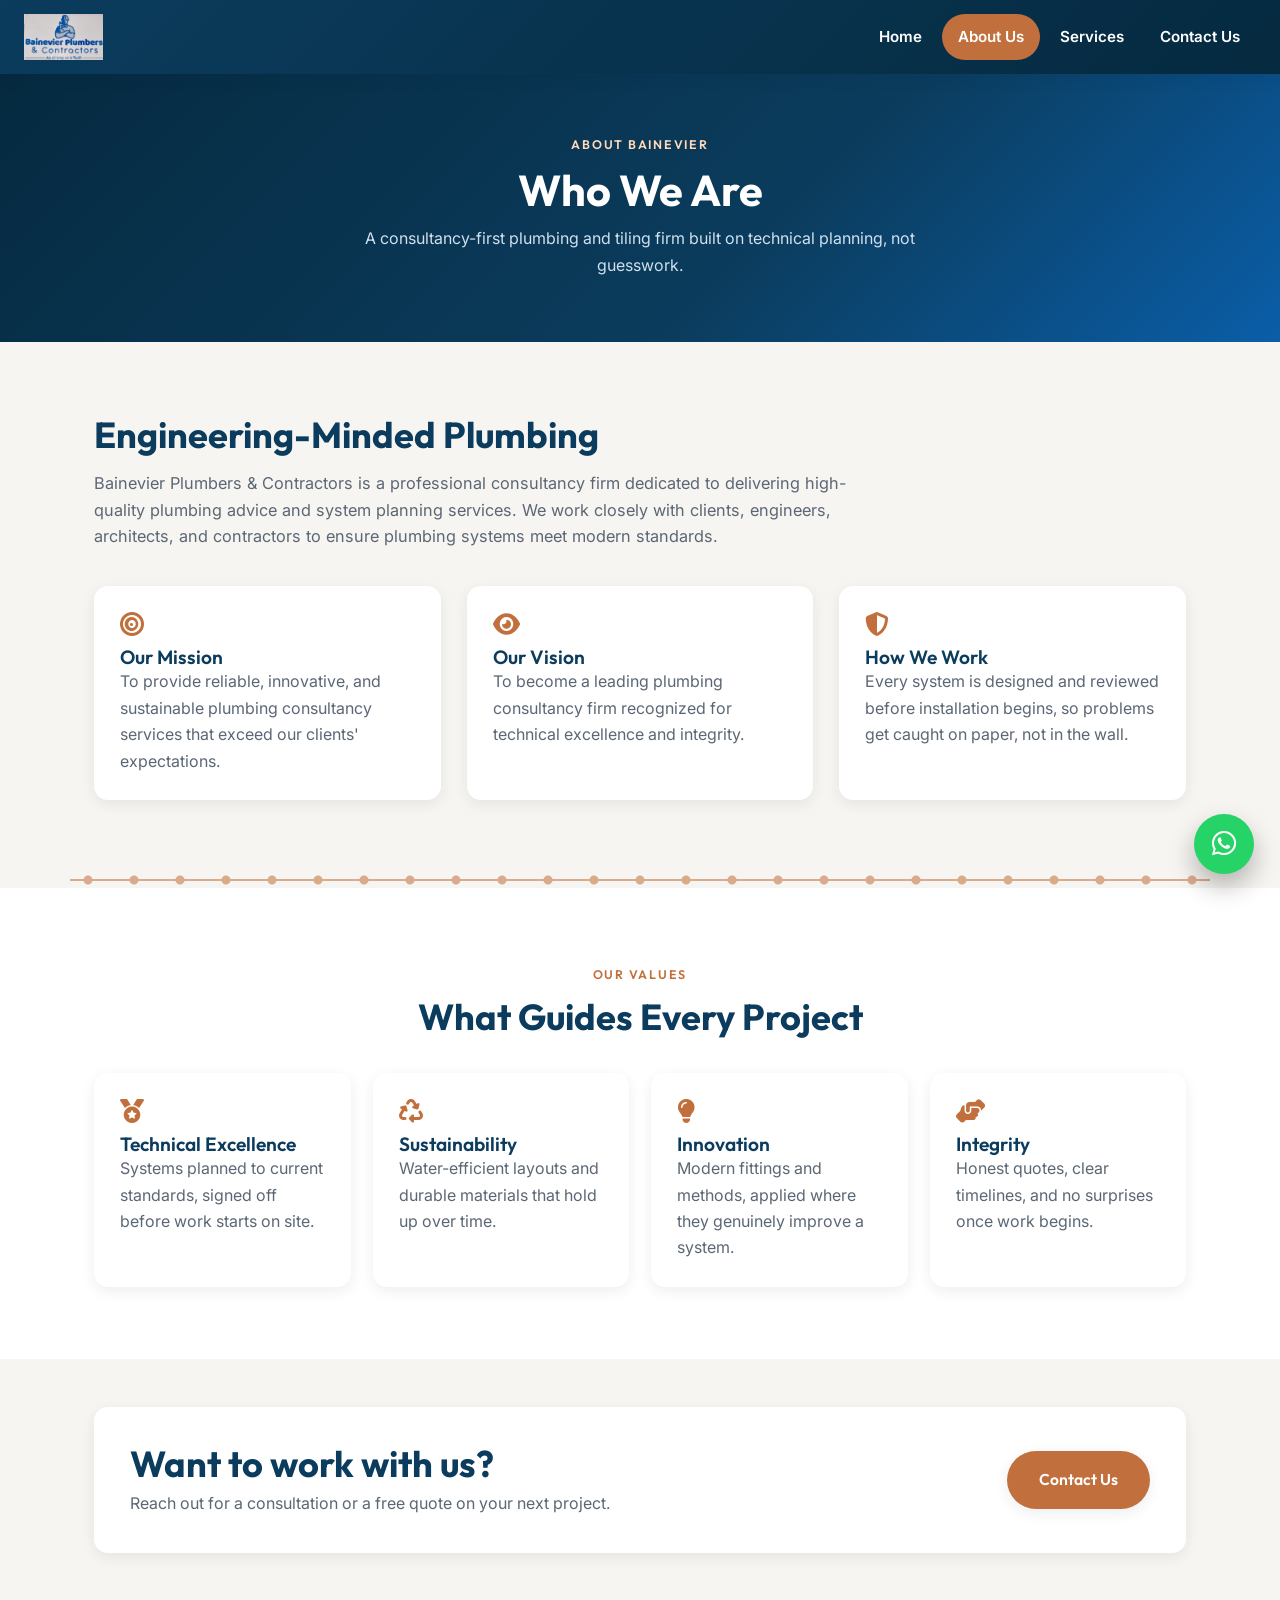
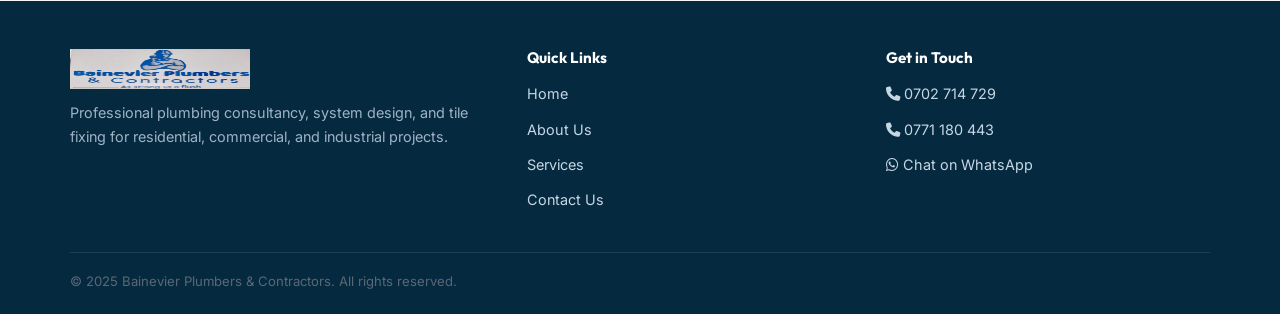
==== about_us.html @ 560b5c4d "Add files via upload" ====
<!DOCTYPE html>
<html lang="en">
<head>
  <meta charset="UTF-8">
  <meta name="viewport" content="width=device-width, initial-scale=1.0">
  <title>About Us | Bainevier Plumbers &amp; Contractors</title>
  <meta name="description" content="Bainevier Plumbers & Contractors is a professional consultancy firm delivering high-quality plumbing advice and system planning for clients, engineers, and architects.">
  <link rel="icon" type="image/svg+xml" href="Images/favicon.svg">
  <link rel="stylesheet" href="https://cdnjs.cloudflare.com/ajax/libs/font-awesome/6.5.1/css/all.min.css">
  <link rel="stylesheet" href="styles.css">
</head>
<body>
  <a class="skip-link" href="#main">Skip to content</a>

  <header class="main-header">
    <a href="index.html" class="logo-area">
      <img src="Images/Logo-2.jpg" alt="Bainevier Plumbers & Contractors logo" width="216" height="55">
    </a>
    <button class="nav-toggle" aria-label="Toggle navigation menu" aria-expanded="false">&#9776;</button>
    <nav class="main-nav" aria-label="Primary">
      <a href="index.html">Home</a>
      <a href="about_us.html">About Us</a>
      <a href="services.html">Services</a>
      <a href="contact_us.html">Contact Us</a>
    </nav>
  </header>

  <main id="main">
    <div class="page-banner">
      <span class="eyebrow">About Bainevier</span>
      <h1>Who We Are</h1>
      <p>A consultancy-first plumbing and tiling firm built on technical planning, not guesswork.</p>
    </div>

    <section class="section">
      <div class="container">
        <div class="section-head reveal" style="text-align:left; max-width:760px; margin-left:0;">
          <h2>Engineering-Minded Plumbing</h2>
          <p>
            Bainevier Plumbers &amp; Contractors is a professional consultancy firm dedicated to delivering
            high-quality plumbing advice and system planning services. We work closely with clients, engineers,
            architects, and contractors to ensure plumbing systems meet modern standards.
          </p>
        </div>

        <div class="grid-3" style="margin-top: 30px;">
          <div class="value-card reveal">
            <i class="fa-solid fa-bullseye" aria-hidden="true"></i>
            <h3>Our Mission</h3>
            <p>To provide reliable, innovative, and sustainable plumbing consultancy services that exceed our clients' expectations.</p>
          </div>
          <div class="value-card reveal">
            <i class="fa-solid fa-eye" aria-hidden="true"></i>
            <h3>Our Vision</h3>
            <p>To become a leading plumbing consultancy firm recognized for technical excellence and integrity.</p>
          </div>
          <div class="value-card reveal">
            <i class="fa-solid fa-shield-halved" aria-hidden="true"></i>
            <h3>How We Work</h3>
            <p>Every system is designed and reviewed before installation begins, so problems get caught on paper, not in the wall.</p>
          </div>
        </div>
      </div>
    </section>

    <div class="pipe-divider" aria-hidden="true"></div>

    <section class="section section--alt">
      <div class="container">
        <div class="section-head reveal">
          <span class="eyebrow">Our Values</span>
          <h2>What Guides Every Project</h2>
        </div>
        <div class="value-grid">
          <div class="value-card reveal">
            <i class="fa-solid fa-medal" aria-hidden="true"></i>
            <h3>Technical Excellence</h3>
            <p>Systems planned to current standards, signed off before work starts on site.</p>
          </div>
          <div class="value-card reveal">
            <i class="fa-solid fa-recycle" aria-hidden="true"></i>
            <h3>Sustainability</h3>
            <p>Water-efficient layouts and durable materials that hold up over time.</p>
          </div>
          <div class="value-card reveal">
            <i class="fa-solid fa-lightbulb" aria-hidden="true"></i>
            <h3>Innovation</h3>
            <p>Modern fittings and methods, applied where they genuinely improve a system.</p>
          </div>
          <div class="value-card reveal">
            <i class="fa-solid fa-handshake-angle" aria-hidden="true"></i>
            <h3>Integrity</h3>
            <p>Honest quotes, clear timelines, and no surprises once work begins.</p>
          </div>
        </div>
      </div>
    </section>

    <section class="section--tight">
      <div class="container">
        <div class="ba-card reveal" style="display:flex; flex-wrap:wrap; align-items:center; justify-content:space-between; gap:20px; padding:36px;">
          <div>
            <h2 style="margin-bottom:6px;">Want to work with us?</h2>
            <p style="margin:0;">Reach out for a consultation or a free quote on your next project.</p>
          </div>
          <a href="contact_us.html" class="btn btn-primary">Contact Us</a>
        </div>
      </div>
    </section>
  </main>

  <footer class="site-footer">
    <div class="footer-grid">
      <div>
        <img src="Images/Logo-2.jpg" alt="Bainevier Plumbers & Contractors logo" width="180" height="46">
        <p>Professional plumbing consultancy, system design, and tile fixing for residential, commercial, and industrial projects.</p>
      </div>
      <div>
        <h4>Quick Links</h4>
        <ul>
          <li><a href="index.html">Home</a></li>
          <li><a href="about_us.html">About Us</a></li>
          <li><a href="services.html">Services</a></li>
          <li><a href="contact_us.html">Contact Us</a></li>
        </ul>
      </div>
      <div>
        <h4>Get in Touch</h4>
        <ul>
          <li><a href="tel:+256702714729"><i class="fa-solid fa-phone" aria-hidden="true"></i> 0702 714 729</a></li>
          <li><a href="tel:+256771180443"><i class="fa-solid fa-phone" aria-hidden="true"></i> 0771 180 443</a></li>
          <li><a href="https://wa.me/256702714729" target="_blank" rel="noopener"><i class="fa-brands fa-whatsapp" aria-hidden="true"></i> Chat on WhatsApp</a></li>
        </ul>
      </div>
    </div>
    <div class="footer-bottom">
      <p>&copy; 2025 Bainevier Plumbers &amp; Contractors. All rights reserved.</p>
    </div>
  </footer>

  <a href="https://wa.me/256702714729" class="whatsapp-btn" target="_blank" rel="noopener" aria-label="Chat with us on WhatsApp">
    <i class="fa-brands fa-whatsapp" aria-hidden="true"></i><span>Chat on WhatsApp</span>
  </a>

  <script src="script.js"></script>
</body>
</html>
---- styles.css ----
/* =========================================================
   Bainevier Plumbers & Contractors — Design System
   Palette is drawn from the trade itself: deep navy (pipe
   shadow), brand blue (the existing logo blue), and copper
   (actual pipe material) as the single accent color.
   ========================================================= */

@import url('https://fonts.googleapis.com/css2?family=Outfit:wght@500;600;700;800&family=Inter:wght@400;500;600&display=swap');

:root {
  /* Color */
  --navy-deep:   #052a40;
  --navy:        #0b3c5d;
  --blue:        #0a5ea8;
  --blue-light:  #e8f1fa;
  --copper:      #c1703d;
  --copper-dark: #9c5527;
  --cream:       #f7f5f1;
  --white:       #ffffff;
  --ink:         #1c2530;
  --slate:       #5b6775;
  --line:        #e3e1da;

  /* Type */
  --font-display: 'Outfit', 'Segoe UI', Arial, sans-serif;
  --font-body: 'Inter', 'Segoe UI', Arial, sans-serif;

  /* Layout */
  --max: 1140px;
  --radius: 14px;
  --radius-sm: 8px;
  --shadow-sm: 0 4px 14px rgba(5, 42, 64, 0.08);
  --shadow-md: 0 14px 32px rgba(5, 42, 64, 0.14);
  --shadow-lg: 0 24px 48px rgba(5, 42, 64, 0.20);
  --ease: cubic-bezier(.4,0,.2,1);
}

/* ---------- Reset ---------- */
* { margin: 0; padding: 0; box-sizing: border-box; }

html { scroll-behavior: smooth; }
@media (prefers-reduced-motion: reduce) {
  html { scroll-behavior: auto; }
  * { animation-duration: 0.01ms !important; animation-iteration-count: 1 !important; transition-duration: 0.01ms !important; }
}

body {
  font-family: var(--font-body);
  background: var(--cream);
  color: var(--ink);
  line-height: 1.65;
  -webkit-font-smoothing: antialiased;
}

img { max-width: 100%; display: block; }
a { color: inherit; }
ul { list-style: none; }
button { font-family: inherit; }

h1, h2, h3, h4 { font-family: var(--font-display); color: var(--navy); line-height: 1.15; }
h2 { font-size: clamp(1.6rem, 1.3rem + 1.2vw, 2.3rem); margin-bottom: 14px; font-weight: 700; }
h3 { font-size: 1.2rem; font-weight: 600; }
p { color: var(--slate); }

.eyebrow {
  display: inline-block;
  font-family: var(--font-display);
  font-weight: 600;
  font-size: 0.78rem;
  letter-spacing: 0.14em;
  text-transform: uppercase;
  color: var(--copper);
  margin-bottom: 10px;
}

.section-head { max-width: 640px; margin: 0 auto 36px; text-align: center; }
.section-head p { font-size: 1.02rem; }

/* Skip link for keyboard users */
.skip-link {
  position: absolute; left: -999px; top: 0; background: var(--copper); color: #fff;
  padding: 12px 18px; z-index: 999; border-radius: 0 0 8px 0;
}
.skip-link:focus { left: 0; }

:focus-visible {
  outline: 3px solid var(--copper);
  outline-offset: 2px;
}

.container { max-width: var(--max); margin: 0 auto; padding: 0 24px; }
.section { padding: 72px 0; }
.section--tight { padding: 48px 0; }
.section--alt { background: var(--white); }

/* ---------- Pipe-joint divider (signature element) ---------- */
.pipe-divider {
  height: 16px;
  max-width: var(--max);
  margin: 0 auto;
  background-image:
    linear-gradient(var(--copper), var(--copper)),
    radial-gradient(circle, var(--copper) 0 4px, transparent 5px);
  background-size: 100% 2px, 46px 16px;
  background-position: center, center;
  background-repeat: no-repeat, repeat-x;
  opacity: 0.55;
}

/* =========================================================
   Header / Navigation
   ========================================================= */
.main-header {
  position: sticky; top: 0; z-index: 500;
  display: flex; align-items: center; justify-content: space-between;
  padding: 14px 24px;
  background: linear-gradient(135deg, var(--navy), var(--navy-deep));
  box-shadow: var(--shadow-sm);
}

.main-header h1 {
color: #fff; font-size: 1.5rem; font-weight: 700;
}

.logo-area { display: flex; align-items: center; }
.logo-area img { height: 46px; width: auto; }

.main-nav { display: flex; align-items: center; gap: 4px; }
.main-nav a {
  color: #fff; text-decoration: none; font-weight: 600; font-size: 0.95rem;
  padding: 10px 16px; border-radius: 999px; transition: background 0.2s var(--ease), color 0.2s var(--ease);
}
.main-nav a:hover { background: rgba(255,255,255,0.1); }
.main-nav a.active { background: var(--copper); color: #fff; }

.nav-toggle {
  display: none;
  width: 44px; height: 44px;
  background: rgba(255,255,255,0.08);
  border: none; border-radius: 8px;
  color: #fff; font-size: 1.3rem;
  cursor: pointer;
  align-items: center; justify-content: center;
}

/* Page banner used on About / Services / Contact */
.page-banner {
  background: linear-gradient(135deg, var(--navy-deep), var(--navy) 60%, var(--blue));
  color: #fff;
  padding: 56px 24px 64px;
  text-align: center;
}
.page-banner .eyebrow { color: #ffd9b8; }
.page-banner h1 { color: #fff; font-size: clamp(1.9rem, 1.5rem + 1.6vw, 2.7rem); margin-bottom: 10px; }
.page-banner p { color: #cfe0ee; max-width: 560px; margin: 0 auto; }

/* =========================================================
   Buttons
   ========================================================= */
.btn {
  display: inline-flex; align-items: center; justify-content: center; gap: 8px;
  font-family: var(--font-display); font-weight: 600; font-size: 0.98rem;
  padding: 14px 30px; border-radius: 999px; border: 2px solid transparent;
  cursor: pointer; text-decoration: none; transition: transform 0.25s var(--ease), box-shadow 0.25s var(--ease), background 0.25s var(--ease);
}
.btn-primary { background: var(--copper); color: #fff; box-shadow: var(--shadow-sm); }
.btn-primary:hover { background: var(--copper-dark); transform: translateY(-2px); box-shadow: var(--shadow-md); }
.btn-ghost { background: transparent; border-color: rgba(255,255,255,0.55); color: #fff; }
.btn-ghost:hover { background: rgba(255,255,255,0.12); transform: translateY(-2px); }
.btn-block { width: 100%; }

/* =========================================================
   Home Hero
   ========================================================= */
.hero {
  position: relative;
  height: clamp(560px, 86vh, 860px);
  display: flex; align-items: center;
  background: linear-gradient(135deg, var(--navy-deep) 0%, var(--navy) 48%, var(--blue) 100%);
  overflow: hidden;
}
.hero::before {
  /* blueprint grid texture, pure CSS, no image dependency */
  content: "";
  position: absolute; top: 0; left: 0; right: 0; bottom: 0;
  background-image:
    linear-gradient(rgba(255,255,255,0.06) 1px, transparent 1px),
    linear-gradient(90deg, rgba(255,255,255,0.06) 1px, transparent 1px);
  background-size: 56px 56px;
  mask-image: radial-gradient(ellipse at 30% 40%, black 10%, transparent 70%);
}
.hero::after {
  content: "";
  position: absolute; right: -8%; top: 50%; transform: translateY(-50%);
  width: 620px; height: 620px; border-radius: 50%;
  border: 2px solid rgba(193,112,61,0.35);
  box-shadow: 0 0 0 80px rgba(193,112,61,0.04);
}
.hero-content { position: relative; z-index: 2; max-width: 660px; padding: 0 24px; }
.hero-content .eyebrow { color: #ffd9b8; }
.hero-content h2 {
  color: #fff; font-size: clamp(2rem, 1.5rem + 2.6vw, 3.4rem); font-weight: 800; margin-bottom: 14px;
}
.hero-content p { color: #d7e4ef; font-size: 1.08rem; max-width: 540px; margin-bottom: 16px; }
.hero-actions { display: flex; gap: 16px; flex-wrap: wrap; margin-top: 28px; }

/* ---------- Typewriter rotating tagline ---------- */
.typewriter-line {
  display: flex; align-items: baseline; flex-wrap: wrap; gap: 6px;
  font-family: var(--font-display); margin-bottom: 18px;
}
.typewriter-prefix { color: #aebfcd; font-size: 1.02rem; font-weight: 400; }
.typewriter-word { color: var(--copper); font-size: 1.18rem; font-weight: 700; }
.typewriter-cursor {
  display: inline-block; width: 2px; height: 1.1em; background: var(--copper);
  animation: tw-blink 0.9s step-end infinite;
}
@keyframes tw-blink { 50% { opacity: 0; } }

/* ---------- Floating hero badges ---------- */
.hero-badges { position: absolute; top: 0; left: 0; right: 0; bottom: 0; z-index: 3; pointer-events: none; }
.badge {
  position: absolute; width: 58px; height: 58px; border-radius: 50%;
  display: flex; align-items: center; justify-content: center;
  font-size: 1.35rem; color: #fff; box-shadow: var(--shadow-md);
  animation: badge-float 4.5s ease-in-out infinite;
  pointer-events: auto; cursor: default;
  transition: box-shadow 0.35s var(--ease), transform 0.35s var(--ease);
}
.badge:hover {
  transform: scale(1.1);
  box-shadow: 0 0 0 14px rgba(193,112,61,0.16), var(--shadow-lg);
}
.badge--wrench { background: var(--navy); top: 14%; right: 21%; animation-delay: 0s; }
.badge--drop   { background: var(--blue); top: 46%; right: 6%;  animation-delay: -1.5s; }
.badge--star   { background: var(--copper); top: 76%; right: 24%; animation-delay: -3s; }
@keyframes badge-float {
  0%, 100% { transform: translateY(0); }
  50% { transform: translateY(-14px); }
}
@media (max-width: 880px) { .hero-badges { display: none; } }

/* ---------- Twinkle particles ---------- */
.spark {
  position: absolute; width: 5px; height: 5px; border-radius: 50%;
  background: #fff; opacity: 0.4; z-index: 1;
  animation: spark-twinkle 3.2s ease-in-out infinite;
}
@keyframes spark-twinkle {
  0%, 100% { opacity: 0.15; transform: scale(1); }
  50% { opacity: 0.9; transform: scale(1.7); }
}

.hero-trust {
  position: relative; z-index: 2;
  display: flex; gap: 36px; flex-wrap: wrap;
  margin-top: 48px; padding-top: 28px; border-top: 1px solid rgba(255,255,255,0.18);
}
.hero-trust div strong { display:block; white-space: nowrap; font-family: var(--font-display); font-size: 1.5rem; color: var(--copper); }
.hero-trust div span { white-space: nowrap; font-size: 0.85rem; color: #c7d6e3; }

/* =========================================================
   Cards: Services / Hover / Gallery / Before-After
   ========================================================= */
.grid-3 {
  display: grid; grid-template-columns: repeat(auto-fit, minmax(260px, 1fr));
  gap: 26px;
}

.hover-card {
  position: relative; border-radius: var(--radius); overflow: hidden;
  box-shadow: var(--shadow-sm); transition: transform 0.3s var(--ease), box-shadow 0.3s var(--ease);
  aspect-ratio: 4 / 3;
}
.hover-card:hover { transform: translateY(-6px); box-shadow: var(--shadow-lg); }
.hover-card img { width: 100%; height: 100%; object-fit: cover; }
.hover-card .overlay {
  position: absolute; top: 0; left: 0; right: 0; bottom: 0;
  background: linear-gradient(180deg, rgba(5,42,64,0.15) 0%, rgba(5,42,64,0.92) 100%);
  color: #fff; display: flex; flex-direction: column; justify-content: flex-end;
  padding: 22px; opacity: 0; transition: opacity 0.3s var(--ease);
}
.hover-card:hover .overlay, .hover-card:focus-within .overlay { opacity: 1; }
.hover-card .overlay h3 { color: #fff; margin-bottom: 6px; }
.hover-card .overlay p { color: #dce6ee; font-size: 0.92rem; }

.gallery {
  display: grid; grid-template-columns: repeat(auto-fit, minmax(220px, 1fr)); gap: 18px;
}
.gallery figure {
  border-radius: var(--radius-sm); overflow: hidden; box-shadow: var(--shadow-sm);
  cursor: zoom-in; position: relative;
}
.gallery img { width: 100%; height: 200px; object-fit: cover; transition: transform 0.4s var(--ease); }
.gallery figure:hover img { transform: scale(1.06); }

.before-after { display: grid; grid-template-columns: repeat(auto-fit, minmax(320px, 1fr)); gap: 30px; }
.ba-card { background: var(--white); border-radius: var(--radius); overflow: hidden; box-shadow: var(--shadow-sm); }
.ba-images { display: grid; grid-template-columns: 1fr 1fr; }
.ba-images figure { position: relative; cursor: zoom-in; }
.ba-images img { width: 100%; height: 280px; object-fit: cover; }
.ba-images figcaption {
  position: absolute; top: 10px; left: 10px; font-family: var(--font-display);
  font-size: 0.72rem; font-weight: 700; letter-spacing: 0.06em; color: #fff;
  background: rgba(5,42,64,0.75); padding: 4px 10px; border-radius: 999px;
}
.ba-card .ba-text { padding: 18px 20px 22px; }

/* =========================================================
   Stats
   ========================================================= */
.stats {
  background: linear-gradient(135deg, var(--navy), var(--navy-deep));
  display: grid; grid-template-columns: repeat(auto-fit, minmax(180px, 1fr));
  gap: 20px; padding: 56px 24px; color: #fff; text-align: center;
}
.stat-card h2 { font-size: clamp(2rem, 1.7rem + 1vw, 2.6rem); color: var(--copper); margin-bottom: 4px; }
.stat-card p { color: #c7d6e3; font-size: 0.9rem; letter-spacing: 0.04em; text-transform: uppercase; }

/* =========================================================
   Testimonials
   ========================================================= */
.testimonials { display: grid; grid-template-columns: repeat(auto-fit, minmax(270px, 1fr)); gap: 24px; }
.testimonial-card {
  background: var(--white); border-radius: var(--radius); padding: 28px;
  box-shadow: var(--shadow-sm); border-top: 3px solid var(--copper);
}
.testimonial-card .quote-mark { font-family: var(--font-display); font-size: 2.4rem; color: var(--copper); line-height: 1; opacity: 0.5; }
.testimonial-card p { color: var(--ink); margin: 8px 0 14px; }
.testimonial-card h4 { color: var(--navy); font-size: 0.95rem; }

/* =========================================================
   About page extras
   ========================================================= */
.value-grid { display: grid; grid-template-columns: repeat(auto-fit, minmax(240px, 1fr)); gap: 22px; margin-top: 12px; }
.value-card { background: var(--white); border-radius: var(--radius); padding: 26px; box-shadow: var(--shadow-sm); }
.value-card i { color: var(--copper); font-size: 1.5rem; margin-bottom: 10px; display: block; }

/* =========================================================
   Contact / Quote form
   ========================================================= */
.contact-layout {
  display: grid; grid-template-columns: 1.1fr 0.9fr; gap: 44px; align-items: start;
}
@media (max-width: 860px) { .contact-layout { grid-template-columns: 1fr; } }

.quote-form { background: var(--white); padding: 32px; border-radius: var(--radius); box-shadow: var(--shadow-md); }
.form-row { display: grid; grid-template-columns: 1fr 1fr; gap: 16px; }
@media (max-width: 520px) { .form-row { grid-template-columns: 1fr; } }

.field { margin-bottom: 18px; }
.field label {
  display: block; font-weight: 600; font-size: 0.88rem; color: var(--navy); margin-bottom: 6px;
}
.field input, .field select, .field textarea {
  width: 100%; padding: 13px 14px; border-radius: var(--radius-sm); border: 1.5px solid var(--line);
  font-size: 0.97rem; font-family: var(--font-body); background: var(--cream);
  transition: border-color 0.2s var(--ease), box-shadow 0.2s var(--ease);
}
.field input:focus, .field select:focus, .field textarea:focus {
  outline: none; border-color: var(--blue); box-shadow: 0 0 0 3px rgba(10,94,168,0.15); background: #fff;
}
.field textarea { resize: vertical; min-height: 110px; }
.field .error-msg { display: none; color: #c0392b; font-size: 0.8rem; margin-top: 5px; }
.field.invalid input, .field.invalid select, .field.invalid textarea { border-color: #c0392b; }
.field.invalid .error-msg { display: block; }

.form-note { font-size: 0.84rem; color: var(--slate); margin-top: 10px; }
.form-status {
  margin-top: 14px; padding: 12px 14px; border-radius: var(--radius-sm);
  background: var(--blue-light); color: var(--navy); font-size: 0.9rem; display: none;
}
.form-status.show { display: block; }

.contact-side { display: flex; flex-direction: column; gap: 18px; }
.contact-card {
  background: var(--white); border-radius: var(--radius); padding: 22px 24px;
  box-shadow: var(--shadow-sm); display: flex; gap: 14px; align-items: flex-start;
}
.contact-card i { color: var(--copper); font-size: 1.25rem; margin-top: 3px; }
.contact-card h3 { font-size: 1rem; margin-bottom: 4px; }
.contact-card a, .contact-card p { color: var(--slate); font-size: 0.93rem; text-decoration: none; }
.contact-card a:hover { color: var(--blue); }

.map-container { border-radius: var(--radius); overflow: hidden; box-shadow: var(--shadow-sm); }
.map-container iframe { width: 100%; height: 320px; border: 0; display: block; }

/* =========================================================
   Footer
   ========================================================= */
footer.site-footer {
  background: var(--navy-deep); color: #c7d6e3; padding: 48px 24px 22px; margin-top: 0;
}
.footer-grid {
  max-width: var(--max); margin: 0 auto; display: grid;
  grid-template-columns: 1.3fr 1fr 1fr; gap: 36px; padding-bottom: 30px; border-bottom: 1px solid rgba(255,255,255,0.1);
}
@media (max-width: 720px) { .footer-grid { grid-template-columns: 1fr; } }
.footer-grid img { height: 40px; margin-bottom: 12px; }
.footer-grid p { color: #9fb3c4; font-size: 0.9rem; }
.footer-grid h4 { font-family: var(--font-display); color: #fff; font-size: 0.95rem; margin-bottom: 14px; }
.footer-grid ul li { margin-bottom: 9px; }
.footer-grid a { color: #c7d6e3; text-decoration: none; font-size: 0.9rem; }
.footer-grid a:hover { color: var(--copper); }
.footer-bottom {
  max-width: var(--max); margin: 0 auto; padding-top: 18px;
  display: flex; justify-content: space-between; flex-wrap: wrap; gap: 10px;
  font-size: 0.82rem; color: #7e94a6;
}

/* =========================================================
   WhatsApp floating button
   ========================================================= */
.whatsapp-btn {
  position: fixed; bottom: 26px; right: 26px; z-index: 600;
  width: 60px; height: 60px; border-radius: 50%;
  background: #25d366; color: #fff; font-size: 28px;
  display: flex; align-items: center; justify-content: center;
  box-shadow: 0 12px 26px rgba(0,0,0,0.28);
  text-decoration: none; transition: transform 0.25s var(--ease);
}
.whatsapp-btn:hover { transform: scale(1.08); }
.whatsapp-btn span { position: absolute; width: 1px; height: 1px; overflow: hidden; clip: rect(0,0,0,0); }

/* =========================================================
   Scroll reveal
   ========================================================= */
.reveal { opacity: 0; transform: translateY(22px); transition: opacity 0.6s var(--ease), transform 0.6s var(--ease); }
.reveal.in-view { opacity: 1; transform: translateY(0); }

/* =========================================================
   Lightbox
   ========================================================= */
.lightbox {
  position: fixed; top: 0; left: 0; right: 0; bottom: 0; background: rgba(5,15,23,0.92); z-index: 1000;
  display: none; align-items: center; justify-content: center; padding: 30px;
}
.lightbox.open { display: flex; }
.lightbox img { max-width: min(900px, 92vw); max-height: 86vh; border-radius: 10px; box-shadow: var(--shadow-lg); }
.lightbox-close {
  position: absolute; top: 22px; right: 28px; background: rgba(255,255,255,0.1); border: none;
  color: #fff; width: 44px; height: 44px; border-radius: 50%; font-size: 1.3rem; cursor: pointer;
}
.lightbox-caption { position: absolute; bottom: 30px; color: #cfe0ee; font-size: 0.9rem; }

/* =========================================================
   Responsive nav (mobile)
   ========================================================= */
@media (max-width: 880px) {
  .nav-toggle { display: flex; }
  .main-nav {
    position: fixed; top: 74px; right: 0; left: 0;
    background: var(--navy-deep);
    flex-direction: column; align-items: stretch; gap: 0;
    max-height: 0; overflow: hidden; transition: max-height 0.35s var(--ease);
    box-shadow: var(--shadow-md);
  }
  .main-nav.open { max-height: 320px; }
  .main-nav a { padding: 16px 24px; border-radius: 0; border-bottom: 1px solid rgba(255,255,255,0.08); }
  .hero-trust { gap: 24px; }
}

@media (max-width: 600px) {
  .section { padding: 52px 0; }
  .whatsapp-btn { width: 54px; height: 54px; bottom: 18px; right: 18px; font-size: 24px; }
}
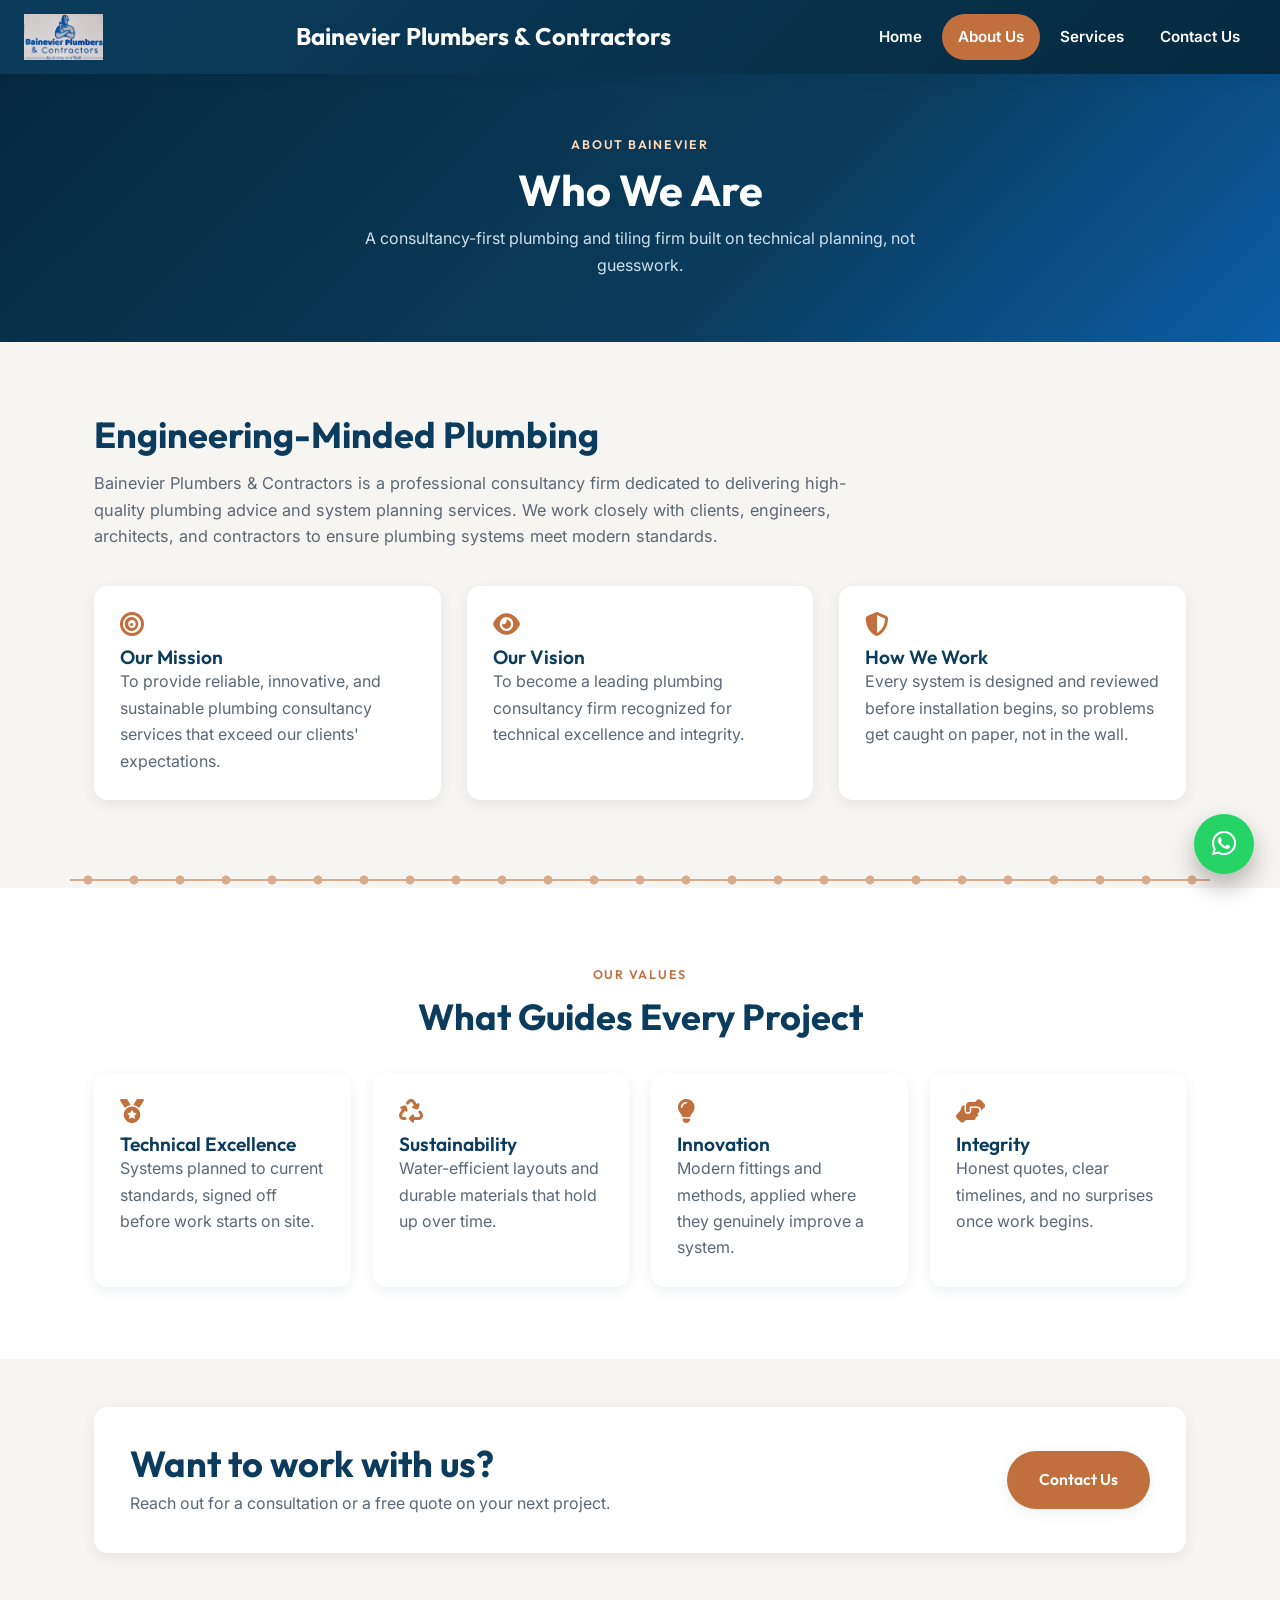
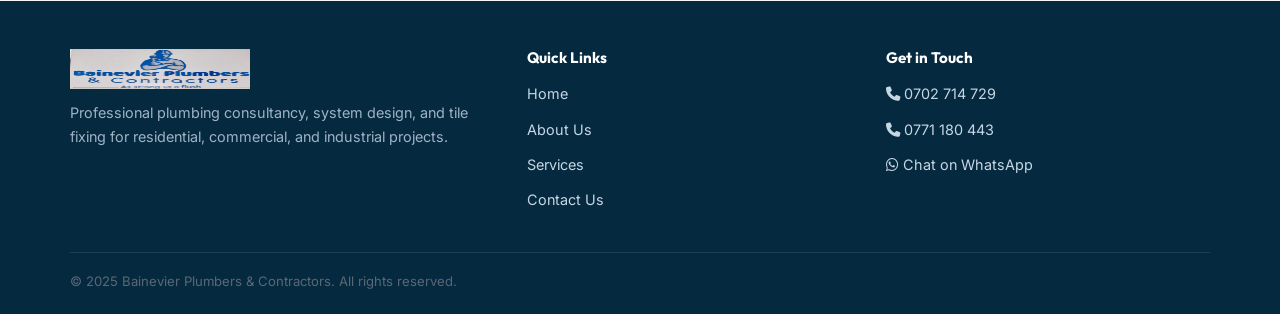
==== commit 55070b56: "Add files via upload" ====
--- a/about_us.html
+++ b/about_us.html
@@ -16,6 +16,7 @@
     <a href="index.html" class="logo-area">
       <img src="Images/Logo-2.jpg" alt="Bainevier Plumbers & Contractors logo" width="216" height="55">
     </a>
+    <h1>Bainevier Plumbers & Contractors</h1>
     <button class="nav-toggle" aria-label="Toggle navigation menu" aria-expanded="false">&#9776;</button>
     <nav class="main-nav" aria-label="Primary">
       <a href="index.html">Home</a>
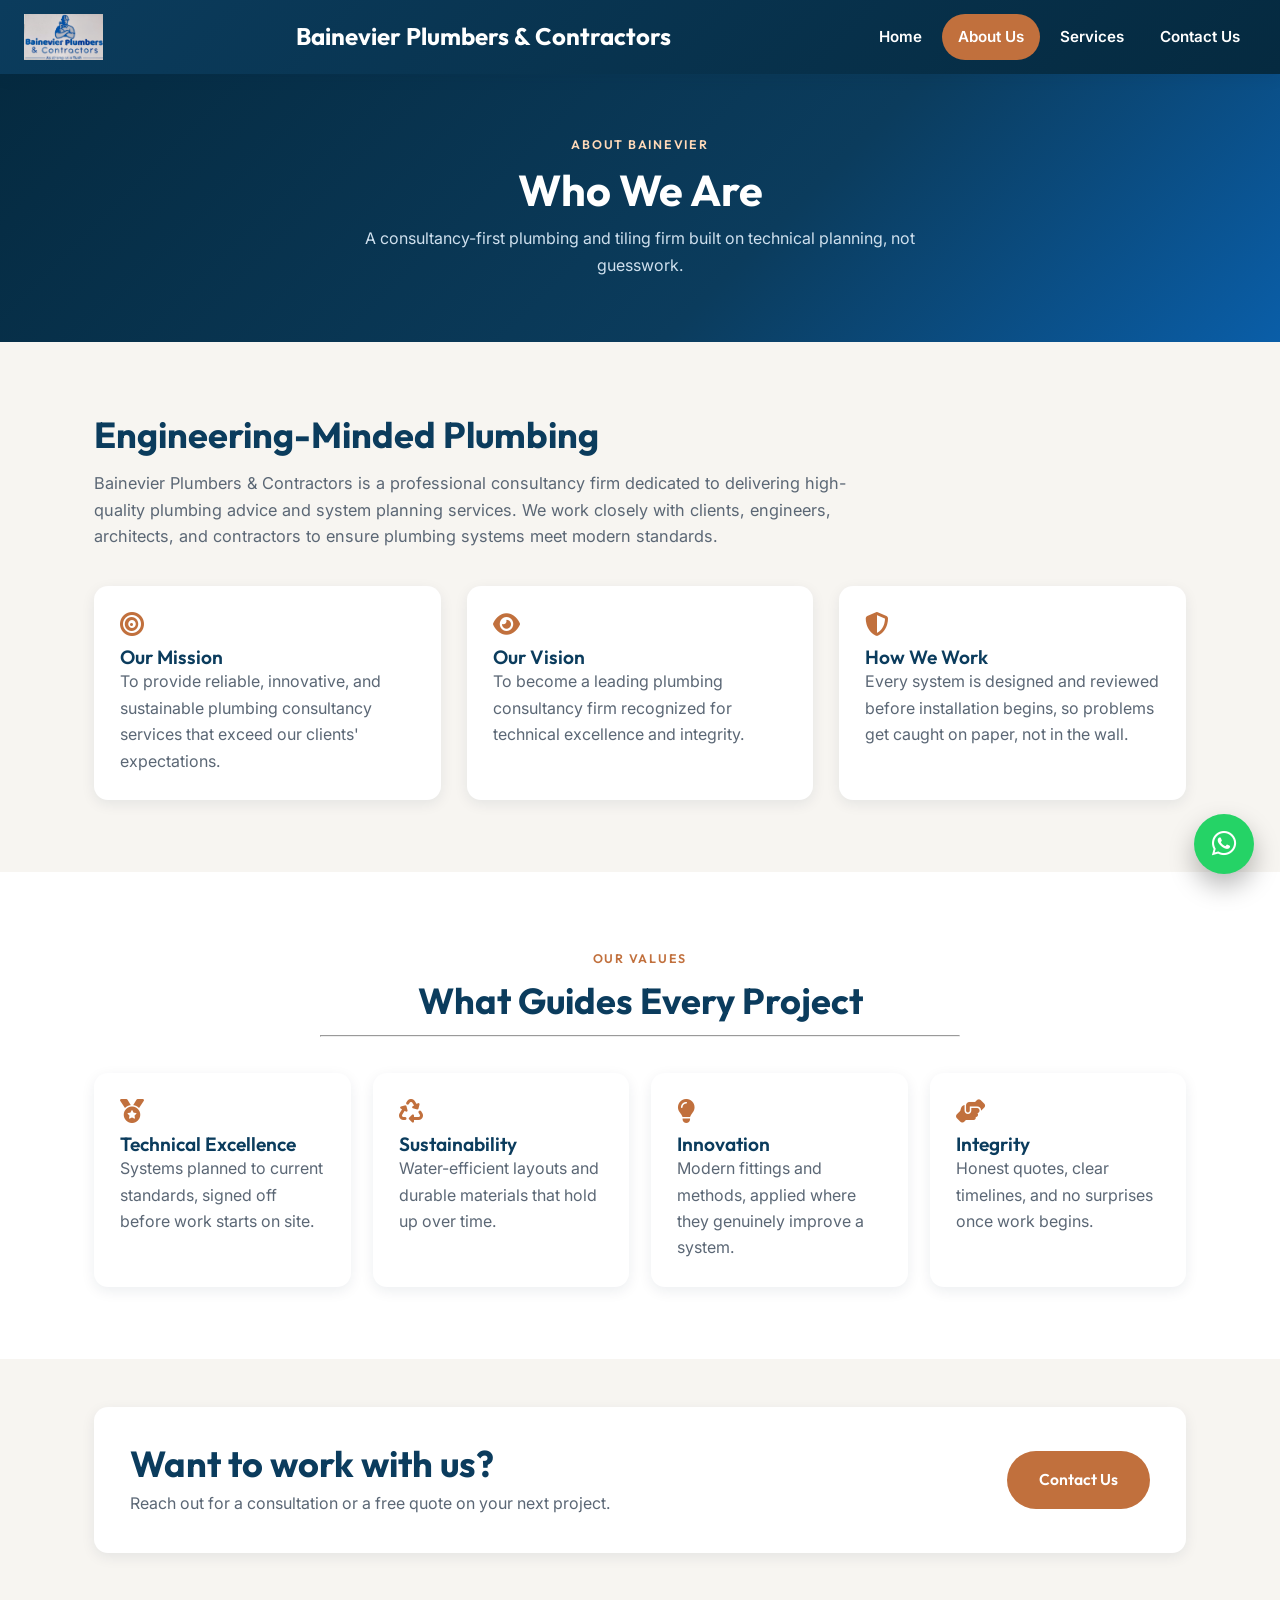
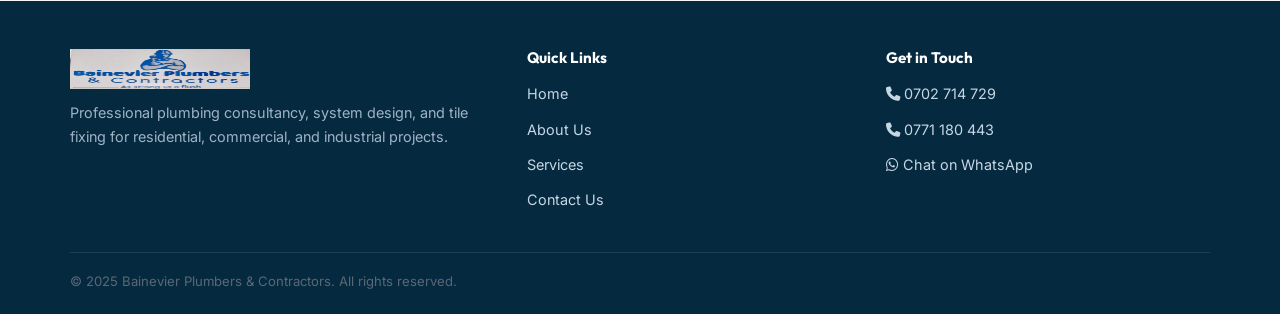
==== commit 4ddceb20: "Add files via upload" ====
--- a/about_us.html
+++ b/about_us.html
@@ -42,20 +42,21 @@
             high-quality plumbing advice and system planning services. We work closely with clients, engineers,
             architects, and contractors to ensure plumbing systems meet modern standards.
           </p>
+          
         </div>
 
         <div class="grid-3" style="margin-top: 30px;">
-          <div class="value-card reveal">
+          <div class="value-card reveal-1">
             <i class="fa-solid fa-bullseye" aria-hidden="true"></i>
             <h3>Our Mission</h3>
             <p>To provide reliable, innovative, and sustainable plumbing consultancy services that exceed our clients' expectations.</p>
           </div>
-          <div class="value-card reveal">
+          <div class="value-card reveal-1">
             <i class="fa-solid fa-eye" aria-hidden="true"></i>
             <h3>Our Vision</h3>
             <p>To become a leading plumbing consultancy firm recognized for technical excellence and integrity.</p>
           </div>
-          <div class="value-card reveal">
+          <div class="value-card reveal-1">
             <i class="fa-solid fa-shield-halved" aria-hidden="true"></i>
             <h3>How We Work</h3>
             <p>Every system is designed and reviewed before installation begins, so problems get caught on paper, not in the wall.</p>
@@ -64,31 +65,32 @@
       </div>
     </section>
 
-    <div class="pipe-divider" aria-hidden="true"></div>
+    
 
     <section class="section section--alt">
       <div class="container">
-        <div class="section-head reveal">
+        <div class="section-head reveal-1">
           <span class="eyebrow">Our Values</span>
           <h2>What Guides Every Project</h2>
+          <hr>
         </div>
         <div class="value-grid">
-          <div class="value-card reveal">
+          <div class="value-card reveal-1">
             <i class="fa-solid fa-medal" aria-hidden="true"></i>
             <h3>Technical Excellence</h3>
             <p>Systems planned to current standards, signed off before work starts on site.</p>
           </div>
-          <div class="value-card reveal">
+          <div class="value-card reveal-1">
             <i class="fa-solid fa-recycle" aria-hidden="true"></i>
             <h3>Sustainability</h3>
             <p>Water-efficient layouts and durable materials that hold up over time.</p>
           </div>
-          <div class="value-card reveal">
+          <div class="value-card reveal-1">
             <i class="fa-solid fa-lightbulb" aria-hidden="true"></i>
             <h3>Innovation</h3>
             <p>Modern fittings and methods, applied where they genuinely improve a system.</p>
           </div>
-          <div class="value-card reveal">
+          <div class="value-card reveal-1">
             <i class="fa-solid fa-handshake-angle" aria-hidden="true"></i>
             <h3>Integrity</h3>
             <p>Honest quotes, clear timelines, and no surprises once work begins.</p>
--- a/styles.css
+++ b/styles.css
@@ -163,11 +163,22 @@
   padding: 14px 30px; border-radius: 999px; border: 2px solid transparent;
   cursor: pointer; text-decoration: none; transition: transform 0.25s var(--ease), box-shadow 0.25s var(--ease), background 0.25s var(--ease);
 }
-.btn-primary { background: var(--copper); color: #fff; box-shadow: var(--shadow-sm); }
-.btn-primary:hover { background: var(--copper-dark); transform: translateY(-2px); box-shadow: var(--shadow-md); }
-.btn-ghost { background: transparent; border-color: rgba(255,255,255,0.55); color: #fff; }
+.btn-primary { background: var(--copper); color: white; box-shadow: var(green); }
+.btn-primary:hover { background: var(green); transform: translateY(-2px); box-shadow: var(--shadow-md); }
+.btn-ghost { background: transparent; border-color: rgba(169, 222, 165, 0.831); color:whitesmoke; }
 .btn-ghost:hover { background: rgba(255,255,255,0.12); transform: translateY(-2px); }
 .btn-block { width: 100%; }
+
+.btn-primarys {
+  background-color: rgb(20, 167, 20);
+  color: white;
+}
+
+.btn-primarys:hover {
+  background-color: rgb(20, 167, 28);
+  transform: translateY(-2px);
+  box-shadow: var(--shadow-md);
+}
 
 /* =========================================================
    Home Hero
@@ -272,7 +283,10 @@
   box-shadow: var(--shadow-sm); transition: transform 0.3s var(--ease), box-shadow 0.3s var(--ease);
   aspect-ratio: 4 / 3;
 }
-.hover-card:hover { transform: translateY(-6px); box-shadow: var(--shadow-lg); }
+.hover-card:hover {
+  transform: translateY(-6px);
+  box-shadow: 0 0 0 2px var(--blue), 0 22px 44px rgba(10, 94, 168, 0.28);
+}
 .hover-card img { width: 100%; height: 100%; object-fit: cover; }
 .hover-card .overlay {
   position: absolute; top: 0; left: 0; right: 0; bottom: 0;
@@ -290,12 +304,24 @@
 .gallery figure {
   border-radius: var(--radius-sm); overflow: hidden; box-shadow: var(--shadow-sm);
   cursor: zoom-in; position: relative;
+  transition: transform 0.35s var(--ease), box-shadow 0.35s var(--ease);
 }
 .gallery img { width: 100%; height: 200px; object-fit: cover; transition: transform 0.4s var(--ease); }
+.gallery figure:hover {
+  transform: translateY(-6px);
+  box-shadow: 0 0 0 2px var(--blue), 0 18px 36px rgba(10, 94, 168, 0.28);
+}
 .gallery figure:hover img { transform: scale(1.06); }
 
 .before-after { display: grid; grid-template-columns: repeat(auto-fit, minmax(320px, 1fr)); gap: 30px; }
-.ba-card { background: var(--white); border-radius: var(--radius); overflow: hidden; box-shadow: var(--shadow-sm); }
+.ba-card {
+  background: var(--white); border-radius: var(--radius); overflow: hidden; box-shadow: var(--shadow-sm);
+  transition: transform 0.35s var(--ease), box-shadow 0.35s var(--ease);
+}
+.ba-card:hover {
+  transform: translateY(-7px);
+  box-shadow: 0 0 0 2px var(--blue), 0 22px 44px rgba(10, 94, 168, 0.28);
+}
 .ba-images { display: grid; grid-template-columns: 1fr 1fr; }
 .ba-images figure { position: relative; cursor: zoom-in; }
 .ba-images img { width: 100%; height: 280px; object-fit: cover; }
@@ -324,6 +350,11 @@
 .testimonial-card {
   background: var(--white); border-radius: var(--radius); padding: 28px;
   box-shadow: var(--shadow-sm); border-top: 3px solid var(--copper);
+  transition: transform 0.35s var(--ease), box-shadow 0.35s var(--ease);
+}
+.testimonial-card:hover {
+  transform: translateY(-7px);
+  box-shadow: 0 0 0 2px var(--blue), 0 22px 44px rgba(10, 94, 168, 0.28);
 }
 .testimonial-card .quote-mark { font-family: var(--font-display); font-size: 2.4rem; color: var(--copper); line-height: 1; opacity: 0.5; }
 .testimonial-card p { color: var(--ink); margin: 8px 0 14px; }
@@ -333,7 +364,14 @@
    About page extras
    ========================================================= */
 .value-grid { display: grid; grid-template-columns: repeat(auto-fit, minmax(240px, 1fr)); gap: 22px; margin-top: 12px; }
-.value-card { background: var(--white); border-radius: var(--radius); padding: 26px; box-shadow: var(--shadow-sm); }
+.value-card {
+  background: var(--white); border-radius: var(--radius); padding: 26px; box-shadow: var(--shadow-sm);
+  transition: transform 0.35s var(--ease), box-shadow 0.35s var(--ease);
+}
+.value-card:hover {
+  transform: translateY(-7px);
+  box-shadow: 0 0 0 2px var(--blue), 0 22px 44px rgba(10, 94, 168, 0.28);
+}
 .value-card i { color: var(--copper); font-size: 1.5rem; margin-bottom: 10px; display: block; }
 
 /* =========================================================
@@ -376,6 +414,11 @@
 .contact-card {
   background: var(--white); border-radius: var(--radius); padding: 22px 24px;
   box-shadow: var(--shadow-sm); display: flex; gap: 14px; align-items: flex-start;
+  transition: transform 0.35s var(--ease), box-shadow 0.35s var(--ease);
+}
+.contact-card:hover {
+  transform: translateY(-5px);
+  box-shadow: 0 0 0 2px var(--blue), 0 18px 36px rgba(10, 94, 168, 0.28);
 }
 .contact-card i { color: var(--copper); font-size: 1.25rem; margin-top: 3px; }
 .contact-card h3 { font-size: 1rem; margin-bottom: 4px; }
@@ -384,6 +427,18 @@
 
 .map-container { border-radius: var(--radius); overflow: hidden; box-shadow: var(--shadow-sm); }
 .map-container iframe { width: 100%; height: 320px; border: 0; display: block; }
+
+.Green-Cl {
+  color: rgb(9, 237, 9); 
+}
+
+.Green-Cl-2 a {
+  color: rgb(6, 188, 36);
+}
+
+
+
+
 
 /* =========================================================
    Footer
@@ -407,6 +462,9 @@
   display: flex; justify-content: space-between; flex-wrap: wrap; gap: 10px;
   font-size: 0.82rem; color: #7e94a6;
 }
+
+
+
 
 /* =========================================================
    WhatsApp floating button
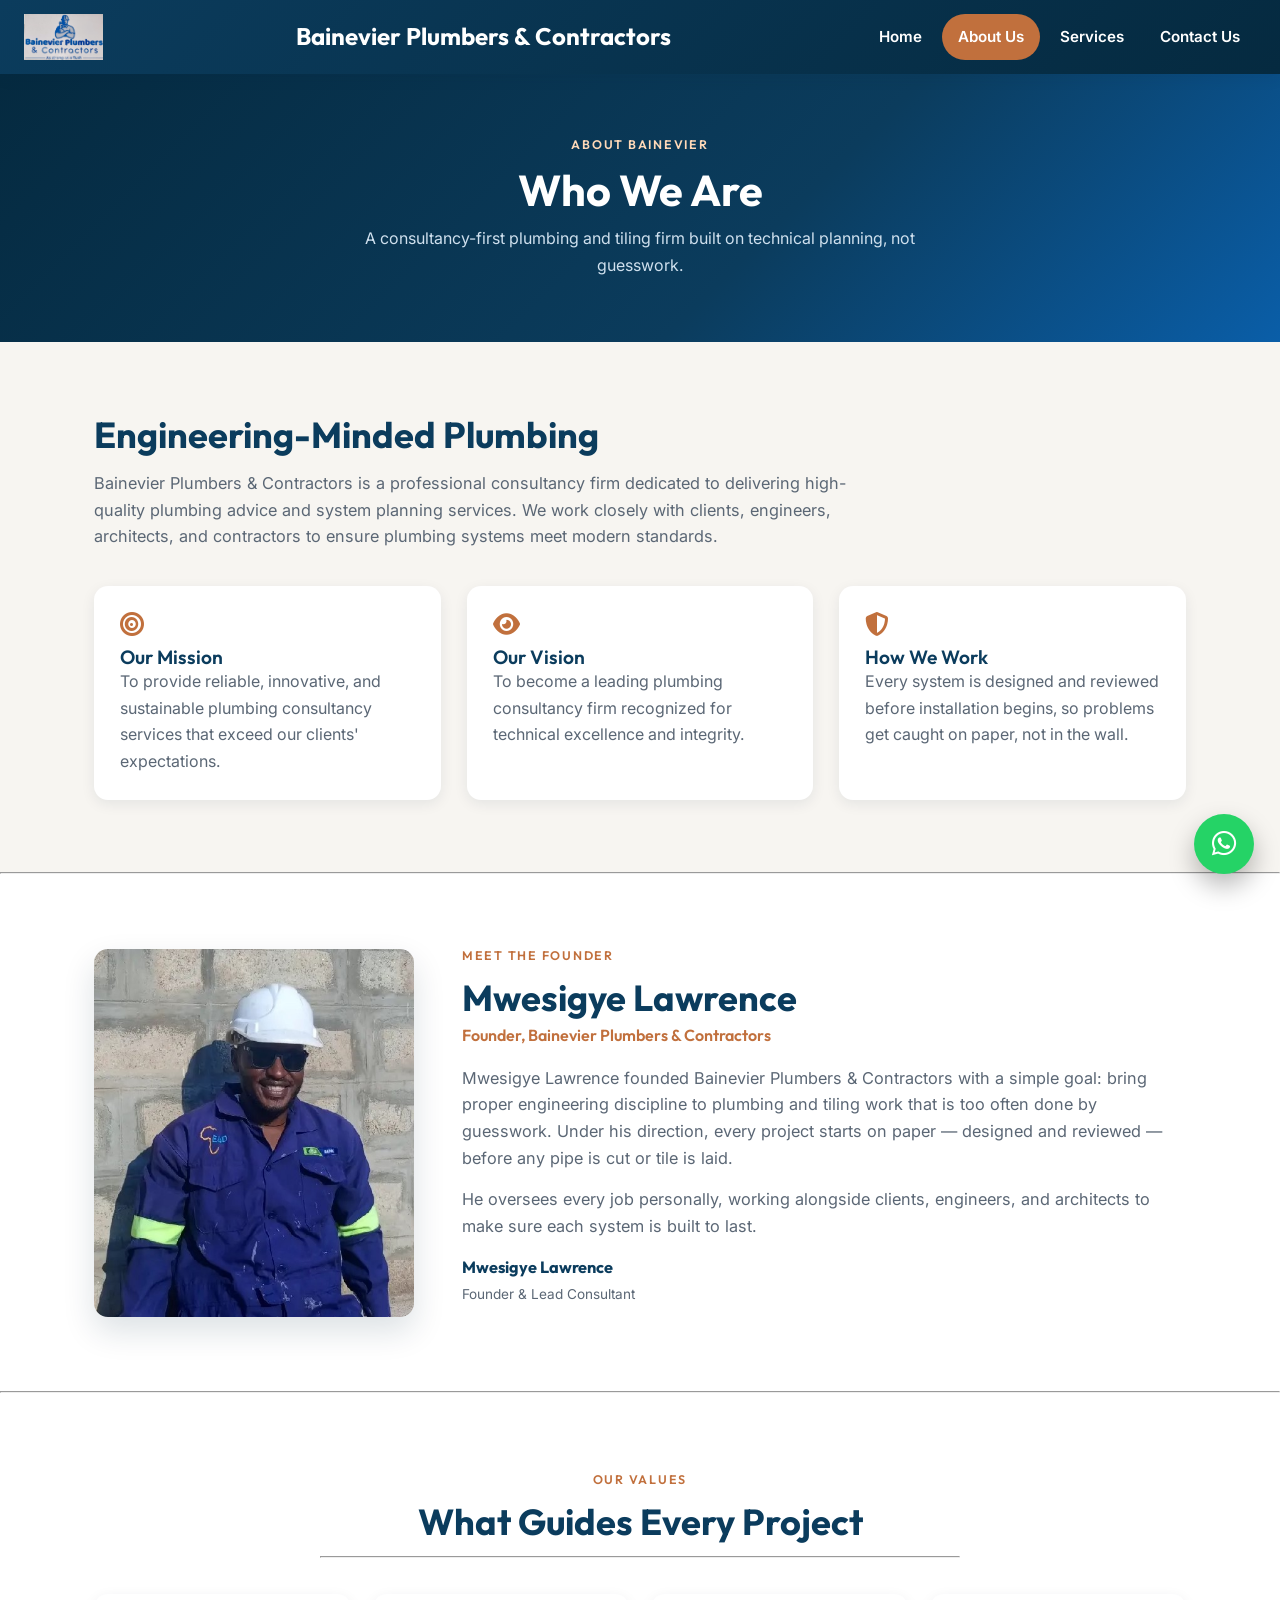
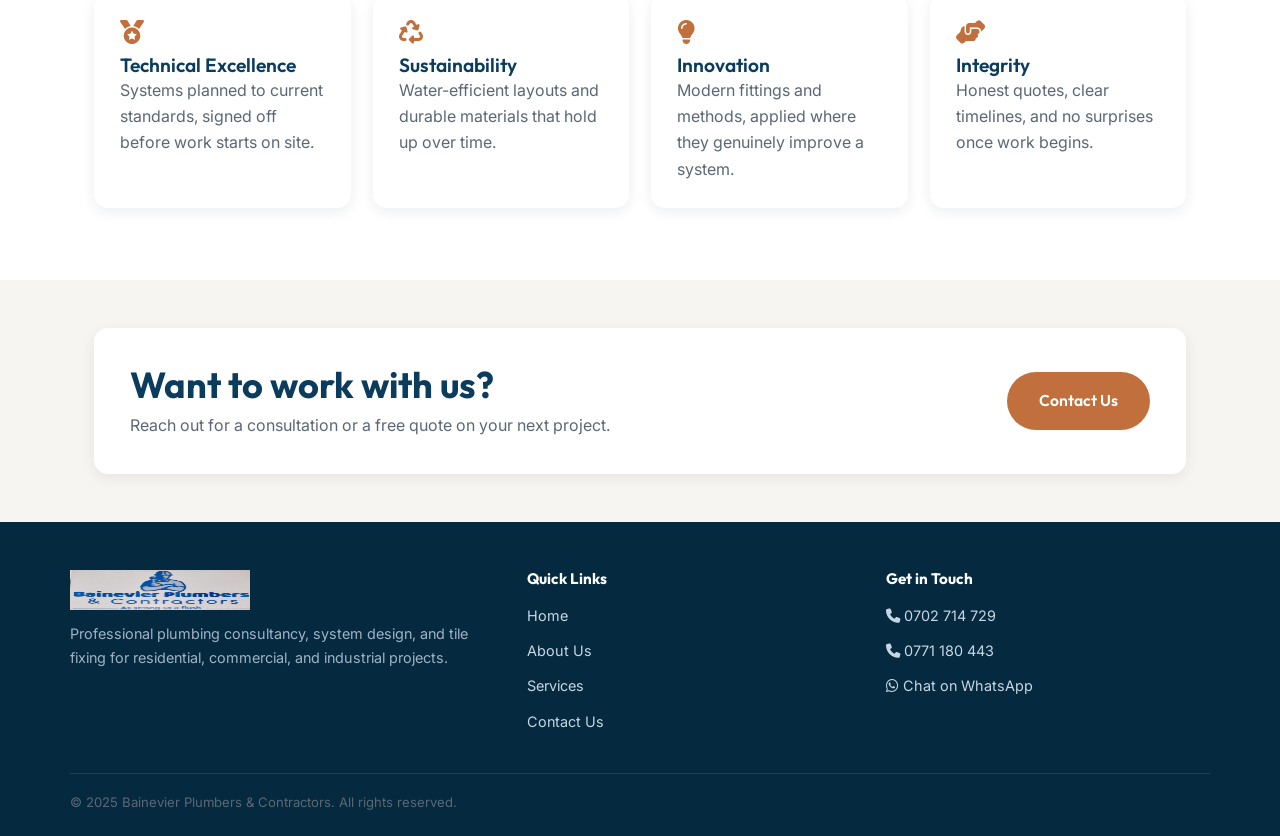
==== commit d19757da: "Add files via upload" ====
--- a/about_us.html
+++ b/about_us.html
@@ -65,7 +65,41 @@
       </div>
     </section>
 
-    
+   <hr>
+
+    <section class="section section--alt">
+      <div class="container">
+        <div class="founder-section reveal">
+          <div class="founder-photo">
+            <!-- EDIT HERE: replace founder-lawrence.jpg with the real photo.
+                 Keep the same filename (Images/founder-lawrence.jpg) and this
+                 line doesn't need to change, OR use a new filename and update
+                 the src below to match. -->
+            <img src="Images/founder-lawrence-1.jpg" alt="Mwesigye Lawrence, Founder of Bainevier Plumbers & Contractors">
+          </div>
+          <div class="founder-text">
+            <span class="eyebrow">Meet The Founder</span>
+            <h2>Mwesigye Lawrence</h2>
+            <span class="founder-title">Founder, Bainevier Plumbers &amp; Contractors</span>
+           
+            <p>
+              Mwesigye Lawrence founded Bainevier Plumbers &amp; Contractors with a simple goal: bring proper
+              engineering discipline to plumbing and tiling work that is too often done by guesswork. Under his
+              direction, every project starts on paper — designed and reviewed — before any pipe is cut or tile is laid.
+            </p>
+            <p>
+              He oversees every job personally, working alongside clients, engineers, and architects to make sure
+              each system is built to last.
+            </p>
+            <p class="founder-signature">Mwesigye Lawrence
+              <span>Founder &amp; Lead Consultant</span>
+            </p>
+          </div>
+        </div>
+      </div>
+    </section>
+
+   <hr>
 
     <section class="section section--alt">
       <div class="container">
--- a/styles.css
+++ b/styles.css
@@ -375,6 +375,34 @@
 .value-card i { color: var(--copper); font-size: 1.5rem; margin-bottom: 10px; display: block; }
 
 /* =========================================================
+   Founder spotlight
+   ========================================================= */
+.founder-section {
+  display: grid; grid-template-columns: 320px 1fr; gap: 48px; align-items: center;
+}
+@media (max-width: 760px) { .founder-section { grid-template-columns: 1fr; } }
+.founder-photo {
+  position: relative; border-radius: var(--radius); overflow: hidden;
+  box-shadow: var(--shadow-md); aspect-ratio: 4 / 4.6;
+}
+.founder-photo img { width: 100%; height: 100%; object-fit: cover; }
+.founder-text .eyebrow { display: block; }
+.founder-text h2 { margin-bottom: 4px; }
+.founder-title {
+  font-family: var(--font-display); font-weight: 600; color: var(--copper);
+  font-size: 1rem; margin-bottom: 16px; display: block;
+}
+.founder-text p { font-size: 1.02rem; margin-bottom: 14px; }
+.founder-signature {
+  font-family: var(--font-display); font-weight: 700; color: var(--navy);
+  font-size: 1.15rem; margin-top: 10px;
+}
+.founder-signature span {
+  display: block; font-family: var(--font-body); font-weight: 400; color: var(--slate);
+  font-size: 0.85rem; margin-top: 2px;
+}
+
+/* =========================================================
    Contact / Quote form
    ========================================================= */
 .contact-layout {
@@ -521,4 +549,4 @@
 @media (max-width: 600px) {
   .section { padding: 52px 0; }
   .whatsapp-btn { width: 54px; height: 54px; bottom: 18px; right: 18px; font-size: 24px; }
-}
+}
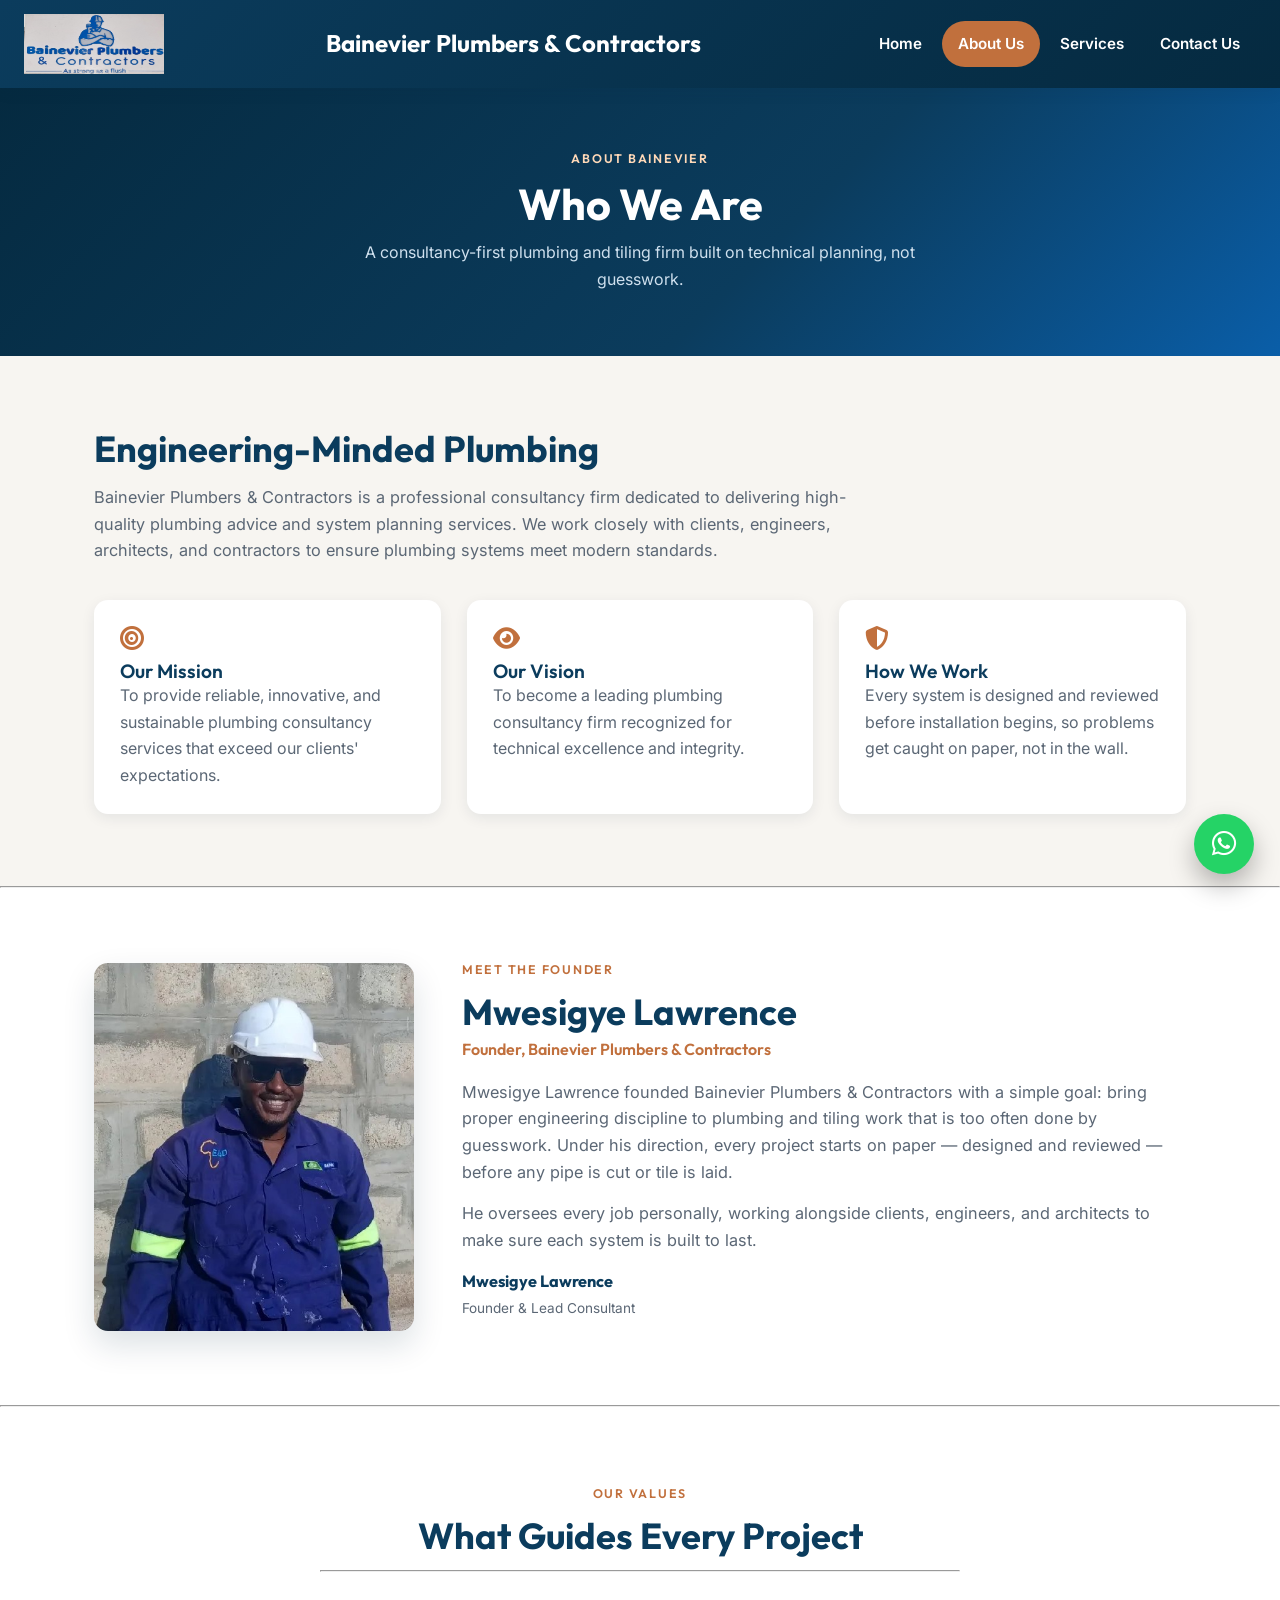
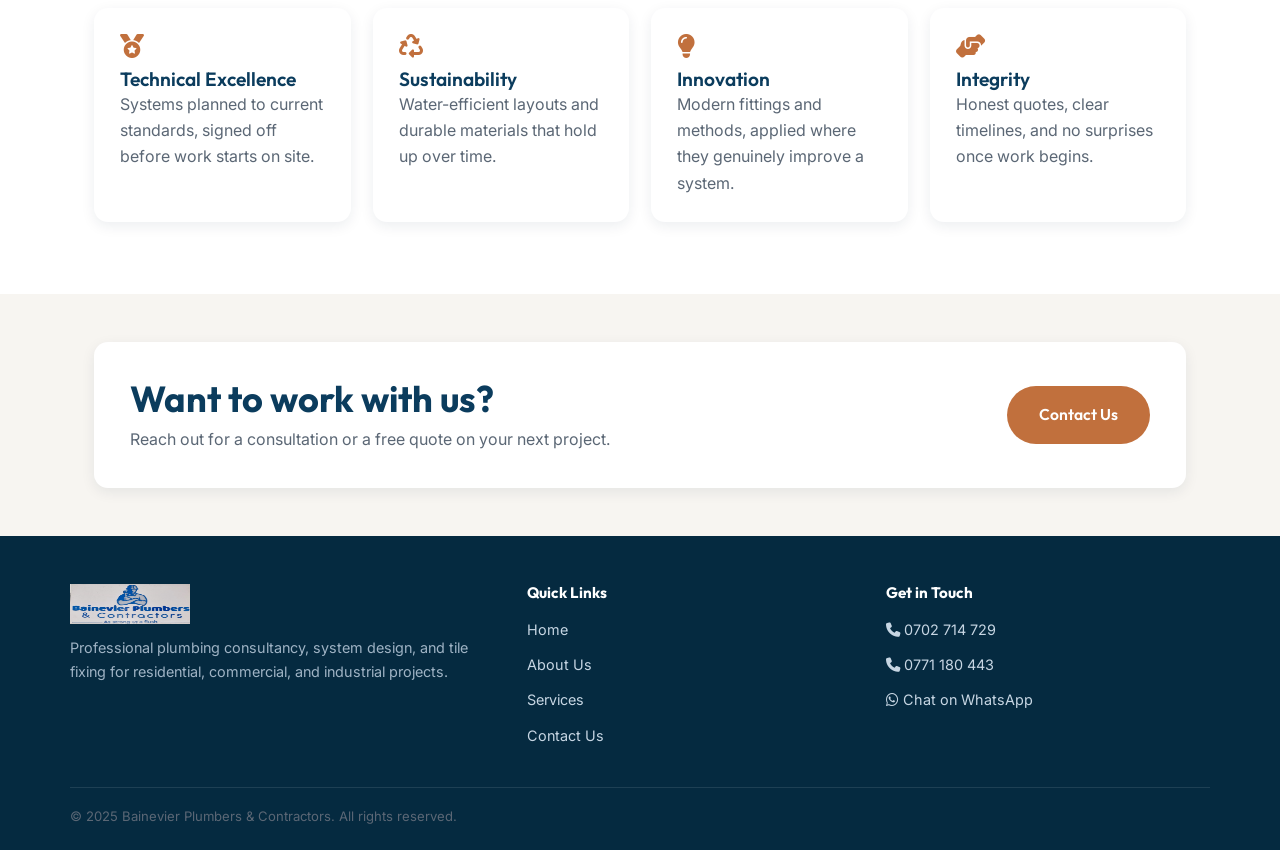
==== commit 7d82abda: "Add files via upload" ====
--- a/about_us.html
+++ b/about_us.html
@@ -149,7 +149,7 @@
   <footer class="site-footer">
     <div class="footer-grid">
       <div>
-        <img src="Images/Logo-2.jpg" alt="Bainevier Plumbers & Contractors logo" width="180" height="46">
+        <img src="Images/Logo-2.jpg" alt="Bainevier Plumbers & Contractors logo" width="120" height="46">
         <p>Professional plumbing consultancy, system design, and tile fixing for residential, commercial, and industrial projects.</p>
       </div>
       <div>
--- a/styles.css
+++ b/styles.css
@@ -122,8 +122,9 @@
 color: #fff; font-size: 1.5rem; font-weight: 700;
 }
 
+
 .logo-area { display: flex; align-items: center; }
-.logo-area img { height: 46px; width: auto; }
+.logo-area img { height: 60px; width: 140px; }
 
 .main-nav { display: flex; align-items: center; gap: 4px; }
 .main-nav a {
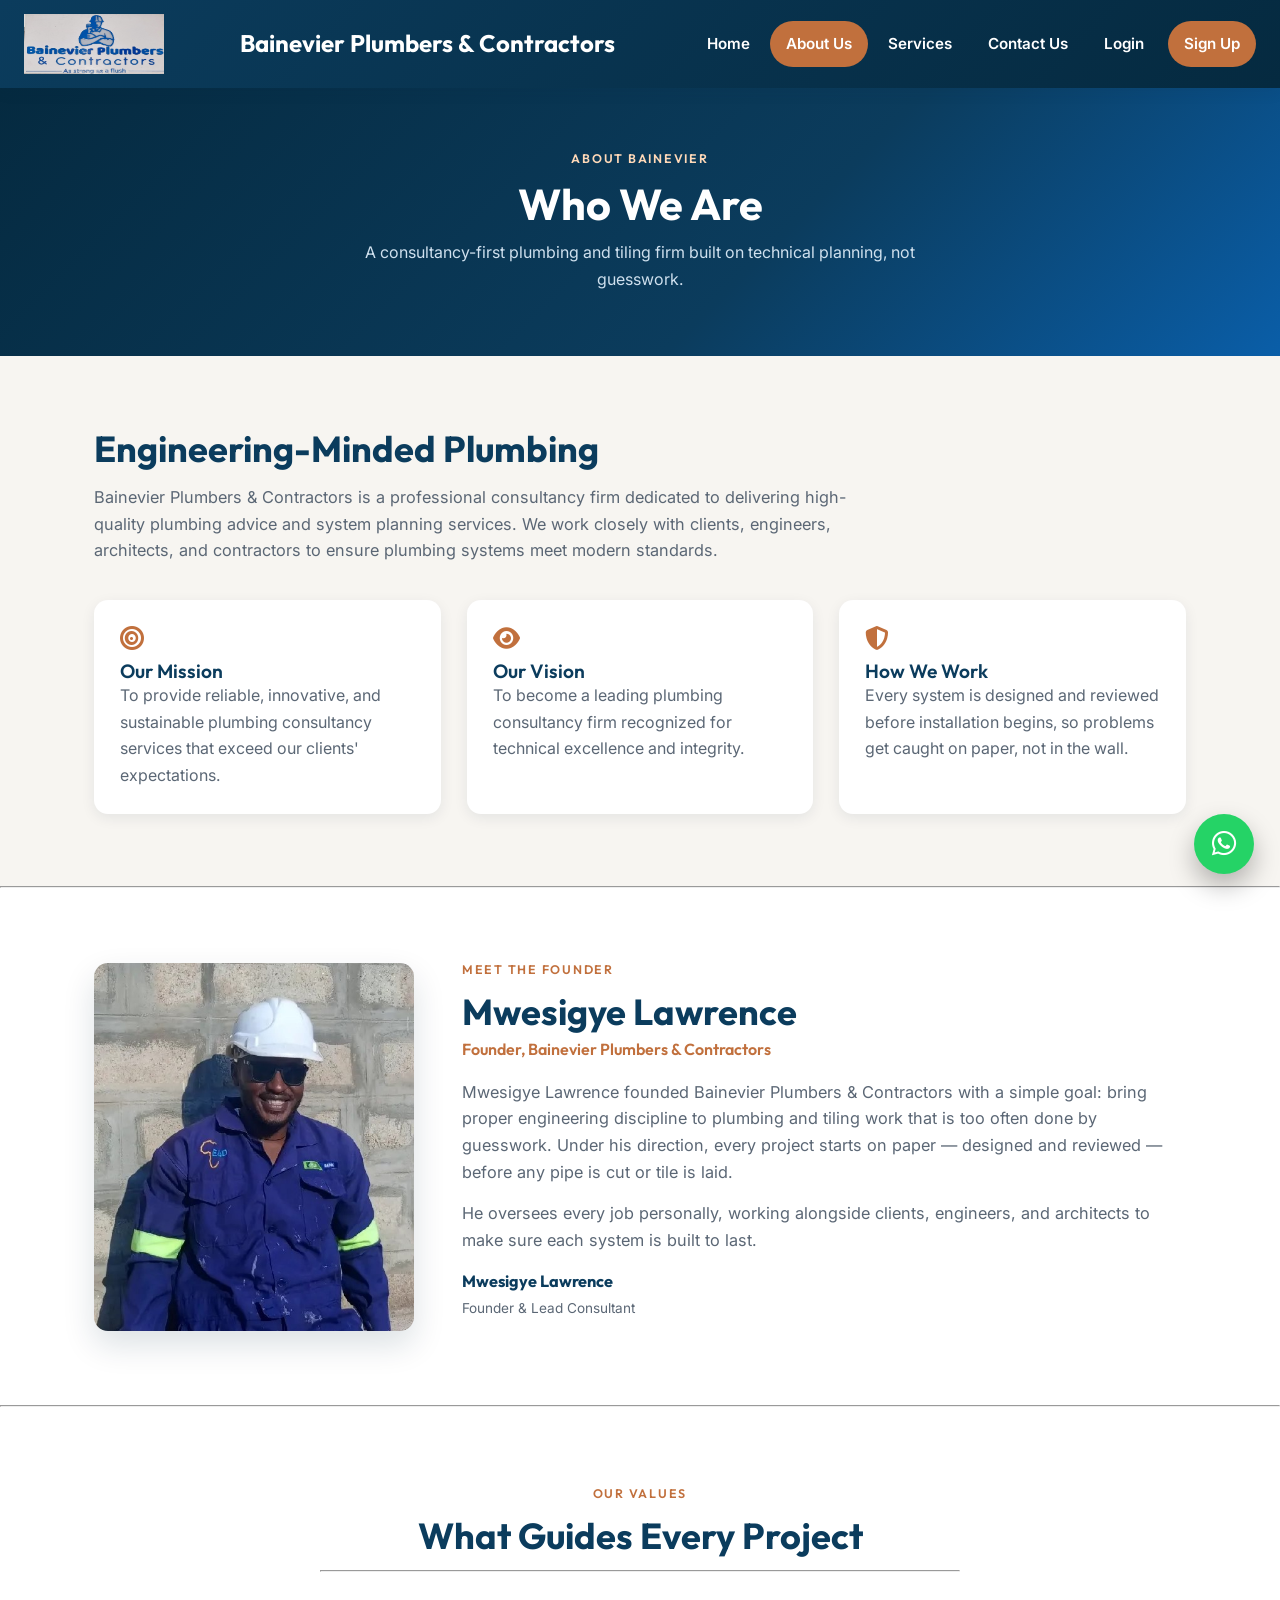
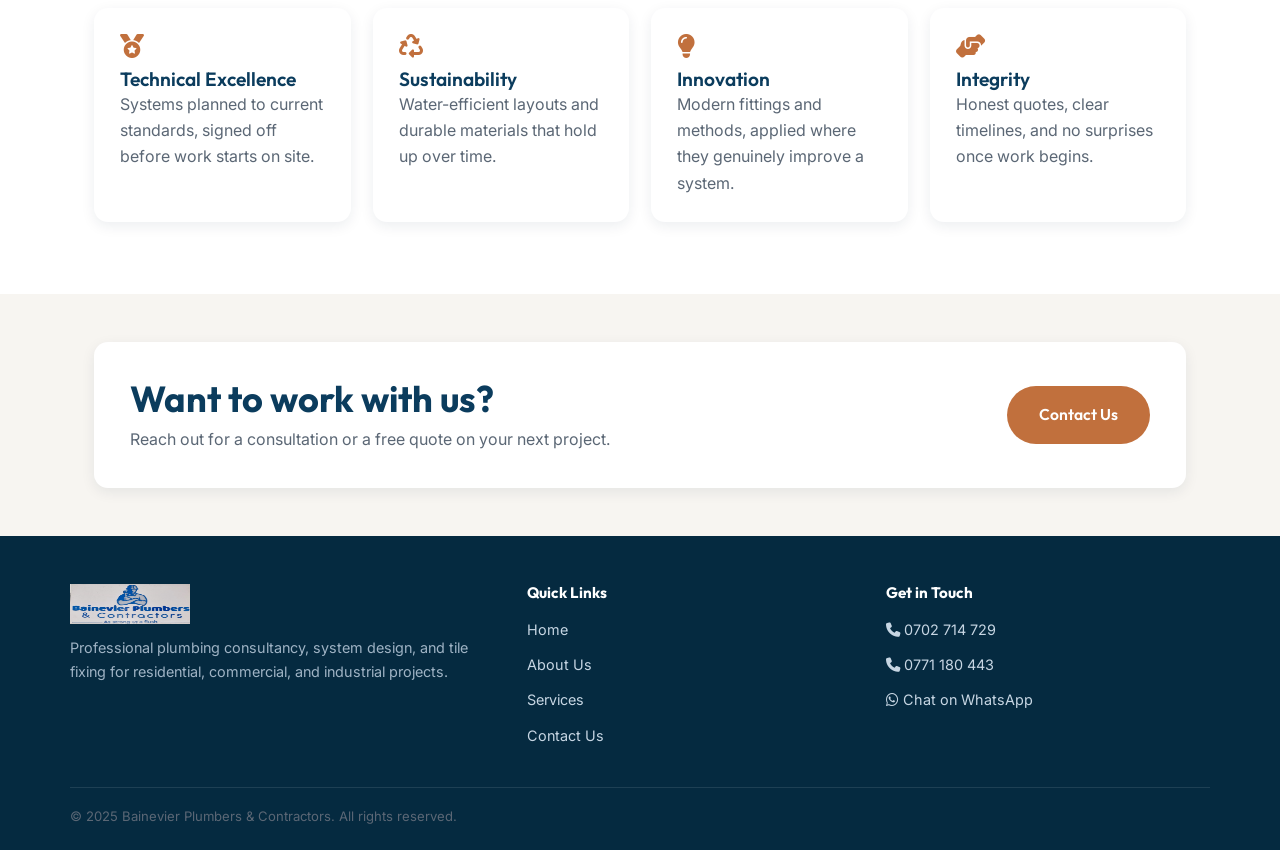
==== commit 58c52492: "Add files via upload" ====
--- a/about_us.html
+++ b/about_us.html
@@ -23,6 +23,8 @@
       <a href="about_us.html">About Us</a>
       <a href="services.html">Services</a>
       <a href="contact_us.html">Contact Us</a>
+      <a href="login.html" class="nav-login">Login</a>
+      <a href="signup.html" class="nav-signup">Sign Up</a>
     </nav>
   </header>
 
--- a/styles.css
+++ b/styles.css
@@ -133,6 +133,10 @@
 }
 .main-nav a:hover { background: rgba(255,255,255,0.1); }
 .main-nav a.active { background: var(--copper); color: #fff; }
+.main-nav a.nav-signup { background: var(--copper); color: #fff; margin-left: 4px; }
+.main-nav a.nav-signup:hover { background: var(--copper-dark); }
+.main-nav a.nav-signup.active { background: var(--copper-dark); }
+.main-nav a.nav-login.active { background: rgba(255,255,255,0.18); }
 
 .nav-toggle {
   display: none;
@@ -438,6 +442,26 @@
   background: var(--blue-light); color: var(--navy); font-size: 0.9rem; display: none;
 }
 .form-status.show { display: block; }
+.form-status.error { background: #fdecea; color: #c0392b; }
+.form-status.success { background: #e9f7ef; color: #1d7a44; }
+
+/* =========================================================
+   Auth pages — Sign Up / Login
+   ========================================================= */
+.auth-wrap { max-width: 460px; margin: 0 auto; }
+.auth-wrap .quote-form { padding: 36px; }
+.password-hint { font-size: 0.8rem; color: var(--slate); margin-top: 6px; }
+.auth-foot { text-align: center; margin-top: 20px; font-size: 0.95rem; color: var(--slate); }
+.auth-foot a { color: var(--blue); font-weight: 600; text-decoration: none; }
+.auth-foot a:hover { text-decoration: underline; }
+
+.welcome-card {
+  max-width: 560px; margin: 0 auto; background: var(--white); padding: 44px;
+  border-radius: var(--radius); box-shadow: var(--shadow-md); text-align: center;
+}
+.welcome-card i { font-size: 2.4rem; color: var(--copper); margin-bottom: 14px; }
+.welcome-card h2 { margin-bottom: 8px; }
+.welcome-card .welcome-actions { display: flex; gap: 14px; justify-content: center; flex-wrap: wrap; margin-top: 24px; }
 
 .contact-side { display: flex; flex-direction: column; gap: 18px; }
 .contact-card {
